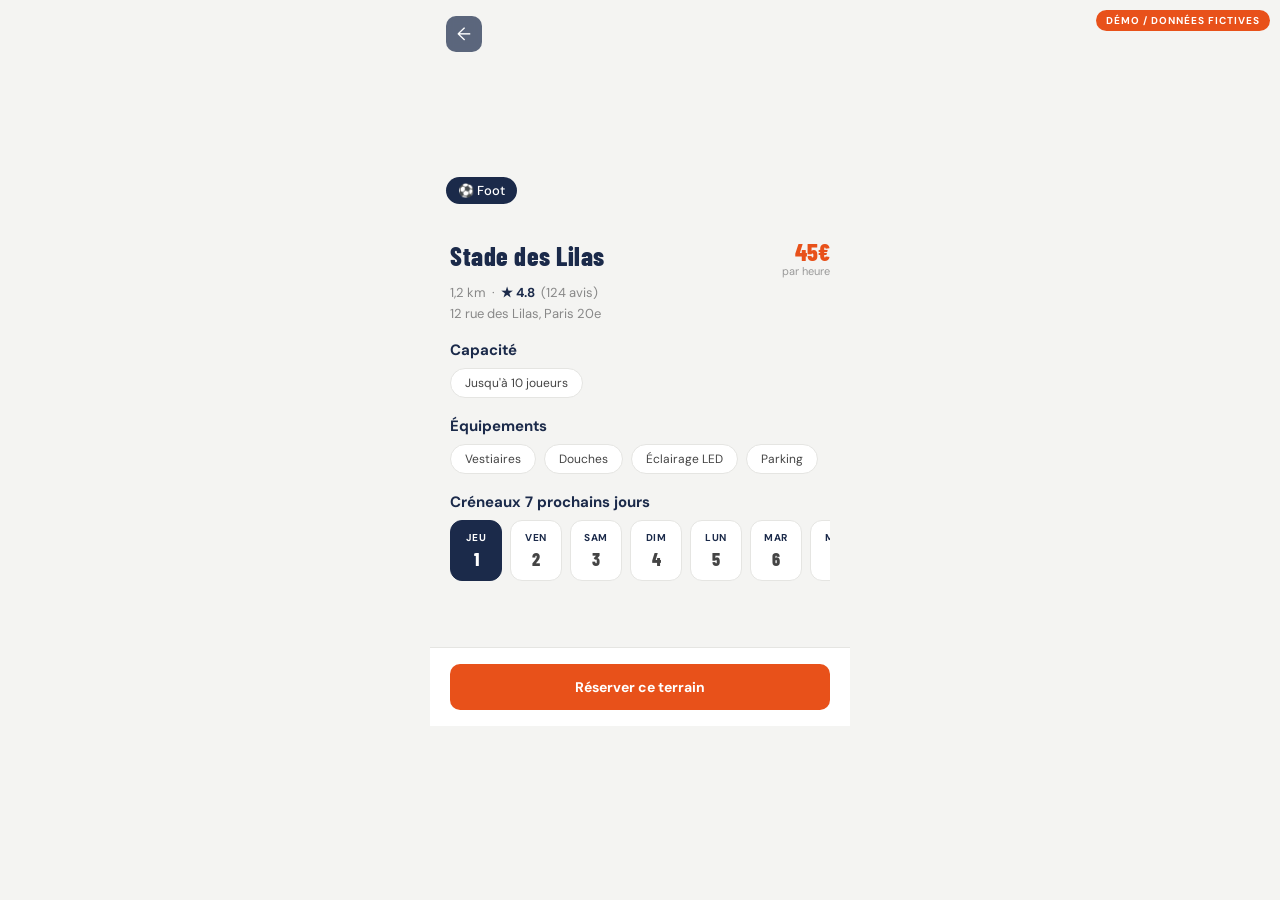
==== ecran2-detail.html @ c383784d "Add files via upload" ====
<!DOCTYPE html>
<html lang="fr">
<head>
<meta charset="UTF-8">
<meta name="viewport" content="width=device-width, initial-scale=1.0">
<title>Stade des Lilas — TerrainLink</title>
<link rel="preconnect" href="https://fonts.googleapis.com">
<link href="https://fonts.googleapis.com/css2?family=Barlow+Condensed:wght@700;800&family=DM+Sans:wght@400;500;700&display=swap" rel="stylesheet">
<link rel="stylesheet" href="styles.css">
</head>
<body>
<div class="demo-badge">Démo / Données fictives</div>
<div class="app">

  <div class="detail-img" style="background-image:url('https://images.unsplash.com/photo-1518604666860-9ed391f76460?w=900&q=80')">
    <a href="index.html" class="back">←</a>
    <div class="sport-badge">⚽ Foot</div>
  </div>

  <div class="detail-content">
    <div class="detail-head">
      <h1>Stade des Lilas</h1>
      <div class="detail-price">
        <div class="amount">45€</div>
        <div class="unit">par heure</div>
      </div>
    </div>
    <div class="detail-meta">
      <span>1,2 km</span>
      <span>·</span>
      <span class="star">★ 4.8</span>
      <span>(124 avis)</span>
    </div>
    <div class="detail-address">12 rue des Lilas, Paris 20e</div>

    <div class="detail-section">
      <h3>Capacité</h3>
      <div class="chips">
        <div class="chip">Jusqu'à 10 joueurs</div>
      </div>
    </div>

    <div class="detail-section">
      <h3>Équipements</h3>
      <div class="chips">
        <div class="chip">Vestiaires</div>
        <div class="chip">Douches</div>
        <div class="chip">Éclairage LED</div>
        <div class="chip">Parking</div>
      </div>
    </div>

    <div class="detail-section">
      <h3>Créneaux 7 prochains jours</h3>
      <div class="day-row">
        <div class="day-pill selected"><div class="dow">Jeu</div><div class="num">1</div></div>
        <div class="day-pill"><div class="dow">Ven</div><div class="num">2</div></div>
        <div class="day-pill"><div class="dow">Sam</div><div class="num">3</div></div>
        <div class="day-pill"><div class="dow">Dim</div><div class="num">4</div></div>
        <div class="day-pill"><div class="dow">Lun</div><div class="num">5</div></div>
        <div class="day-pill"><div class="dow">Mar</div><div class="num">6</div></div>
        <div class="day-pill"><div class="dow">Mer</div><div class="num">7</div></div>
      </div>
    </div>

  </div>

  <div class="price-bar">
    <a href="ecran3-reservation.html" class="btn-primary btn-block">Réserver ce terrain</a>
  </div>

</div>
</body>
</html>
---- styles.css ----
:root {
  --navy: #1B2A4A;
  --orange: #E8511A;
  --bg: #F4F4F2;
  --text: #444444;
  --white: #FFFFFF;
  --green: #2E8B57;
  --grey-light: #E5E5E2;
  --grey-mid: #B8B8B5;
  --red: #D64545;
}

* { box-sizing: border-box; margin: 0; padding: 0; }

body {
  font-family: 'DM Sans', sans-serif;
  background: var(--bg);
  color: var(--text);
  -webkit-font-smoothing: antialiased;
}

.app {
  max-width: 420px;
  margin: 0 auto;
  min-height: 100vh;
  background: var(--bg);
  position: relative;
  padding-bottom: 32px;
}

h1, h2, h3, .h-display {
  font-family: 'Barlow Condensed', sans-serif;
  font-weight: 800;
  color: var(--navy);
  letter-spacing: 0.5px;
}

/* TOPBAR */
.topbar {
  background: var(--navy);
  color: var(--white);
  padding: 16px 20px;
  display: flex;
  align-items: center;
  gap: 12px;
}
.topbar .back {
  width: 36px; height: 36px;
  border-radius: 10px;
  background: rgba(255,255,255,0.12);
  display: flex; align-items: center; justify-content: center;
  text-decoration: none;
  color: var(--white);
  font-size: 18px;
  flex-shrink: 0;
}
.topbar .brand {
  font-family: 'Barlow Condensed', sans-serif;
  font-weight: 700;
  font-size: 13px;
  letter-spacing: 1.5px;
  text-transform: uppercase;
  opacity: 0.75;
}
.topbar .title {
  font-family: 'Barlow Condensed', sans-serif;
  font-weight: 800;
  font-size: 22px;
  line-height: 1.1;
}

/* HERO (screen 1) */
.hero {
  background: var(--navy);
  color: var(--white);
  padding: 28px 20px 24px;
}
.hero .brand {
  font-family: 'Barlow Condensed', sans-serif;
  font-weight: 700;
  font-size: 13px;
  letter-spacing: 2px;
  text-transform: uppercase;
  opacity: 0.7;
  margin-bottom: 10px;
}
.hero h1 {
  color: var(--white);
  font-size: 32px;
  line-height: 1.15;
  margin-bottom: 18px;
}
.search {
  background: var(--white);
  border-radius: 10px;
  padding: 13px 16px;
  display: flex;
  align-items: center;
  gap: 10px;
  color: var(--grey-mid);
  font-size: 14px;
}
.search svg { flex-shrink: 0; }

/* FILTER PILLS */
.filters {
  display: flex;
  gap: 8px;
  padding: 16px 20px;
  overflow-x: auto;
}
.pill {
  font-family: 'DM Sans', sans-serif;
  font-weight: 500;
  font-size: 13px;
  padding: 8px 16px;
  border-radius: 20px;
  background: var(--white);
  color: var(--text);
  border: 1px solid var(--grey-light);
  white-space: nowrap;
  flex-shrink: 0;
}
.pill.active {
  background: var(--orange);
  color: var(--white);
  border-color: var(--orange);
}

/* SECTION LABEL */
.section-label {
  font-size: 18px;
  margin: 4px 20px 14px;
}

/* TERRAIN CARDS LIST */
.cards {
  display: flex;
  flex-direction: column;
  gap: 12px;
  padding: 0 20px;
}
.card {
  background: var(--white);
  border-radius: 12px;
  overflow: hidden;
  text-decoration: none;
  color: var(--text);
  display: block;
  box-shadow: 0 1px 3px rgba(27,42,74,0.06);
}
.card-img {
  position: relative;
  height: 130px;
  background-size: cover;
  background-position: center;
}
.card-badge {
  position: absolute;
  top: 10px; left: 10px;
  background: var(--navy);
  color: var(--white);
  font-size: 12px;
  font-weight: 500;
  padding: 4px 10px;
  border-radius: 20px;
}
.card-price {
  position: absolute;
  bottom: 10px; right: 10px;
  background: var(--white);
  color: var(--navy);
  font-size: 13px;
  font-weight: 700;
  padding: 4px 10px;
  border-radius: 20px;
}
.card-body { padding: 12px 14px; }
.card-name {
  font-family: 'Barlow Condensed', sans-serif;
  font-weight: 700;
  font-size: 18px;
  color: var(--navy);
  margin-bottom: 4px;
}
.card-meta {
  display: flex;
  align-items: center;
  gap: 6px;
  font-size: 12px;
  color: #888;
}
.card-meta .dot { opacity: 0.4; }
.card-rating { color: var(--navy); font-weight: 600; }
.card-avail {
  margin-top: 6px;
  display: inline-block;
  font-size: 11px;
  font-weight: 600;
  color: var(--green);
  background: #E8F3EC;
  padding: 3px 9px;
  border-radius: 20px;
}

/* SCREEN 2 - TERRAIN DETAIL */
.detail-img {
  position: relative;
  height: 220px;
  background-size: cover;
  background-position: center;
}
.detail-img .back {
  position: absolute;
  top: 16px; left: 16px;
  width: 36px; height: 36px;
  border-radius: 10px;
  background: rgba(27,42,74,0.7);
  display: flex; align-items: center; justify-content: center;
  text-decoration: none;
  color: var(--white);
  font-size: 18px;
  backdrop-filter: blur(4px);
}
.detail-img .sport-badge {
  position: absolute;
  bottom: 16px; left: 16px;
  background: var(--navy);
  color: var(--white);
  font-size: 13px;
  font-weight: 500;
  padding: 5px 12px;
  border-radius: 20px;
}
.detail-content { padding: 20px; }
.detail-head {
  display: flex;
  justify-content: space-between;
  align-items: flex-start;
  margin-bottom: 6px;
}
.detail-head h1 {
  font-size: 26px;
}
.detail-price {
  text-align: right;
  flex-shrink: 0;
}
.detail-price .amount {
  font-family: 'Barlow Condensed', sans-serif;
  font-weight: 800;
  font-size: 24px;
  color: var(--orange);
  line-height: 1;
}
.detail-price .unit {
  font-size: 11px;
  color: #999;
}
.detail-meta {
  display: flex;
  align-items: center;
  gap: 6px;
  font-size: 13px;
  color: #888;
  margin-bottom: 4px;
}
.detail-meta .star { color: var(--navy); font-weight: 700; }
.detail-address {
  font-size: 13px;
  color: #888;
  margin-bottom: 18px;
}

.detail-section { margin-bottom: 18px; }
.detail-section h3 {
  font-size: 15px;
  margin-bottom: 8px;
  font-family: 'DM Sans', sans-serif;
  font-weight: 700;
  color: var(--navy);
  letter-spacing: normal;
}
.chips {
  display: flex;
  flex-wrap: wrap;
  gap: 8px;
}
.chip {
  background: var(--white);
  border: 1px solid var(--grey-light);
  border-radius: 20px;
  padding: 6px 14px;
  font-size: 12px;
  color: var(--text);
}

/* SLOT GRID (screens 2 & 3) */
.day-row {
  display: flex;
  gap: 8px;
  overflow-x: auto;
  padding-bottom: 4px;
}
.day-pill {
  flex-shrink: 0;
  width: 52px;
  text-align: center;
  background: var(--white);
  border: 1px solid var(--grey-light);
  border-radius: 12px;
  padding: 10px 6px;
  font-size: 12px;
  cursor: pointer;
}
.day-pill .dow {
  font-weight: 700;
  color: var(--navy);
  text-transform: uppercase;
  font-size: 10px;
  letter-spacing: 0.5px;
  margin-bottom: 4px;
}
.day-pill .num {
  font-family: 'Barlow Condensed', sans-serif;
  font-weight: 800;
  font-size: 18px;
  color: var(--text);
}
.day-pill.selected {
  background: var(--navy);
  border-color: var(--navy);
}
.day-pill.selected .dow,
.day-pill.selected .num {
  color: var(--white);
}
.day-pill.unavailable {
  opacity: 0.4;
}

.slot-grid {
  display: grid;
  grid-template-columns: repeat(3, 1fr);
  gap: 8px;
  margin-top: 12px;
}
.slot {
  text-align: center;
  font-size: 13px;
  font-weight: 600;
  padding: 10px 4px;
  border-radius: 10px;
  border: 1px solid var(--grey-light);
  background: var(--white);
  color: var(--text);
  cursor: pointer;
}
.slot.selected {
  background: var(--orange);
  border-color: var(--orange);
  color: var(--white);
}
.slot.full {
  background: var(--grey-light);
  color: var(--grey-mid);
  border-color: var(--grey-light);
  text-decoration: line-through;
  cursor: not-allowed;
}
.slot-legend {
  display: flex;
  gap: 16px;
  margin-top: 10px;
  font-size: 11px;
  color: #999;
}
.slot-legend span {
  display: inline-flex;
  align-items: center;
  gap: 5px;
}
.legend-dot {
  width: 10px; height: 10px;
  border-radius: 3px;
  display: inline-block;
}
.legend-dot.avail { background: var(--white); border: 1px solid var(--grey-light); }
.legend-dot.selected { background: var(--orange); }
.legend-dot.full { background: var(--grey-light); }

/* PLAYER COUNTER (screen 3) */
.counter-row {
  display: flex;
  align-items: center;
  justify-content: space-between;
  background: var(--white);
  border-radius: 12px;
  padding: 14px 16px;
  margin-top: 12px;
}
.counter-row .label {
  font-size: 14px;
  font-weight: 600;
  color: var(--navy);
}
.counter-row .hint {
  font-size: 11px;
  color: #999;
  margin-top: 2px;
}
.counter-controls {
  display: flex;
  align-items: center;
  gap: 14px;
}
.counter-btn {
  width: 32px; height: 32px;
  border-radius: 10px;
  background: var(--bg);
  border: 1px solid var(--grey-light);
  display: flex; align-items: center; justify-content: center;
  font-size: 18px;
  font-weight: 700;
  color: var(--navy);
  cursor: pointer;
}
.counter-value {
  font-family: 'Barlow Condensed', sans-serif;
  font-weight: 800;
  font-size: 20px;
  color: var(--navy);
  min-width: 20px;
  text-align: center;
}

/* PRICE BAR (sticky bottom) */
.price-bar {
  position: sticky;
  bottom: 0;
  background: var(--white);
  border-top: 1px solid var(--grey-light);
  padding: 16px 20px;
  display: flex;
  align-items: center;
  justify-content: space-between;
  gap: 16px;
  margin-top: 24px;
}
.price-bar .price-info .label {
  font-size: 11px;
  color: #999;
  text-transform: uppercase;
  letter-spacing: 0.5px;
}
.price-bar .price-info .amount {
  font-family: 'Barlow Condensed', sans-serif;
  font-weight: 800;
  font-size: 26px;
  color: var(--navy);
}
.btn-primary {
  background: var(--orange);
  color: var(--white);
  border: none;
  border-radius: 10px;
  padding: 14px 24px;
  font-family: 'DM Sans', sans-serif;
  font-weight: 700;
  font-size: 14px;
  text-decoration: none;
  display: inline-block;
  text-align: center;
  cursor: pointer;
  flex-shrink: 0;
}
.btn-block {
  display: block;
  width: 100%;
  text-align: center;
}
.btn-secondary {
  background: var(--white);
  color: var(--navy);
  border: 1px solid var(--navy);
  border-radius: 10px;
  padding: 13px 24px;
  font-family: 'DM Sans', sans-serif;
  font-weight: 700;
  font-size: 14px;
  text-decoration: none;
  display: inline-block;
  text-align: center;
  cursor: pointer;
}

/* SCREEN 4 - RECAP */
.recap-card {
  background: var(--navy);
  color: var(--white);
  border-radius: 12px;
  padding: 18px 20px;
  margin: 0 20px 16px;
}
.recap-card .sport-tag {
  display: inline-block;
  background: rgba(255,255,255,0.12);
  font-size: 11px;
  font-weight: 600;
  padding: 4px 10px;
  border-radius: 20px;
  margin-bottom: 10px;
}
.recap-card h2 {
  color: var(--white);
  font-size: 22px;
  margin-bottom: 10px;
}
.recap-row {
  display: flex;
  align-items: center;
  gap: 8px;
  font-size: 13px;
  opacity: 0.85;
  margin-bottom: 4px;
}

.cost-table {
  background: var(--white);
  border-radius: 12px;
  margin: 0 20px 16px;
  padding: 16px 18px;
}
.cost-row {
  display: flex;
  justify-content: space-between;
  font-size: 14px;
  padding: 7px 0;
  color: var(--text);
}
.cost-row.total {
  border-top: 1px solid var(--grey-light);
  margin-top: 6px;
  padding-top: 12px;
  font-weight: 800;
  font-family: 'Barlow Condensed', sans-serif;
  font-size: 18px;
  color: var(--navy);
}

.split-card {
  background: var(--white);
  border-radius: 12px;
  margin: 0 20px 16px;
  padding: 16px 18px;
}
.split-head {
  display: flex;
  justify-content: space-between;
  align-items: center;
  margin-bottom: 12px;
}
.split-head h3 {
  font-size: 15px;
  font-family: 'DM Sans', sans-serif;
  font-weight: 700;
  color: var(--navy);
}
.split-per-player {
  background: var(--bg);
  border-radius: 20px;
  padding: 4px 12px;
  font-size: 12px;
  font-weight: 700;
  color: var(--orange);
}
.player-row {
  display: flex;
  align-items: center;
  gap: 10px;
  padding: 8px 0;
  font-size: 13px;
}
.avatar {
  width: 32px; height: 32px;
  border-radius: 50%;
  background: var(--grey-light);
  display: flex; align-items: center; justify-content: center;
  font-family: 'Barlow Condensed', sans-serif;
  font-weight: 700;
  font-size: 13px;
  color: var(--navy);
  flex-shrink: 0;
}
.player-row .name { flex: 1; font-weight: 500; }
.player-row .status {
  font-size: 11px;
  font-weight: 600;
  padding: 3px 9px;
  border-radius: 20px;
}
.status.organizer { background: #E8F3EC; color: var(--green); }
.status.pending { background: #FBEAE1; color: var(--orange); }

.invite-btn {
  display: flex;
  align-items: center;
  justify-content: center;
  gap: 8px;
  width: 100%;
  background: var(--bg);
  border: 1px dashed var(--grey-mid);
  border-radius: 10px;
  padding: 12px;
  font-size: 13px;
  font-weight: 600;
  color: var(--navy);
  margin-top: 6px;
  cursor: pointer;
}

.confirm-section {
  padding: 0 20px;
}
.disclaimer {
  font-size: 11px;
  color: #999;
  text-align: center;
  margin-top: 10px;
  line-height: 1.5;
}

/* DEMO BADGE */
.demo-badge {
  position: fixed;
  top: 10px; right: 10px;
  background: var(--orange);
  color: var(--white);
  font-size: 10px;
  font-weight: 700;
  letter-spacing: 1px;
  text-transform: uppercase;
  padding: 4px 10px;
  border-radius: 20px;
  z-index: 100;
}
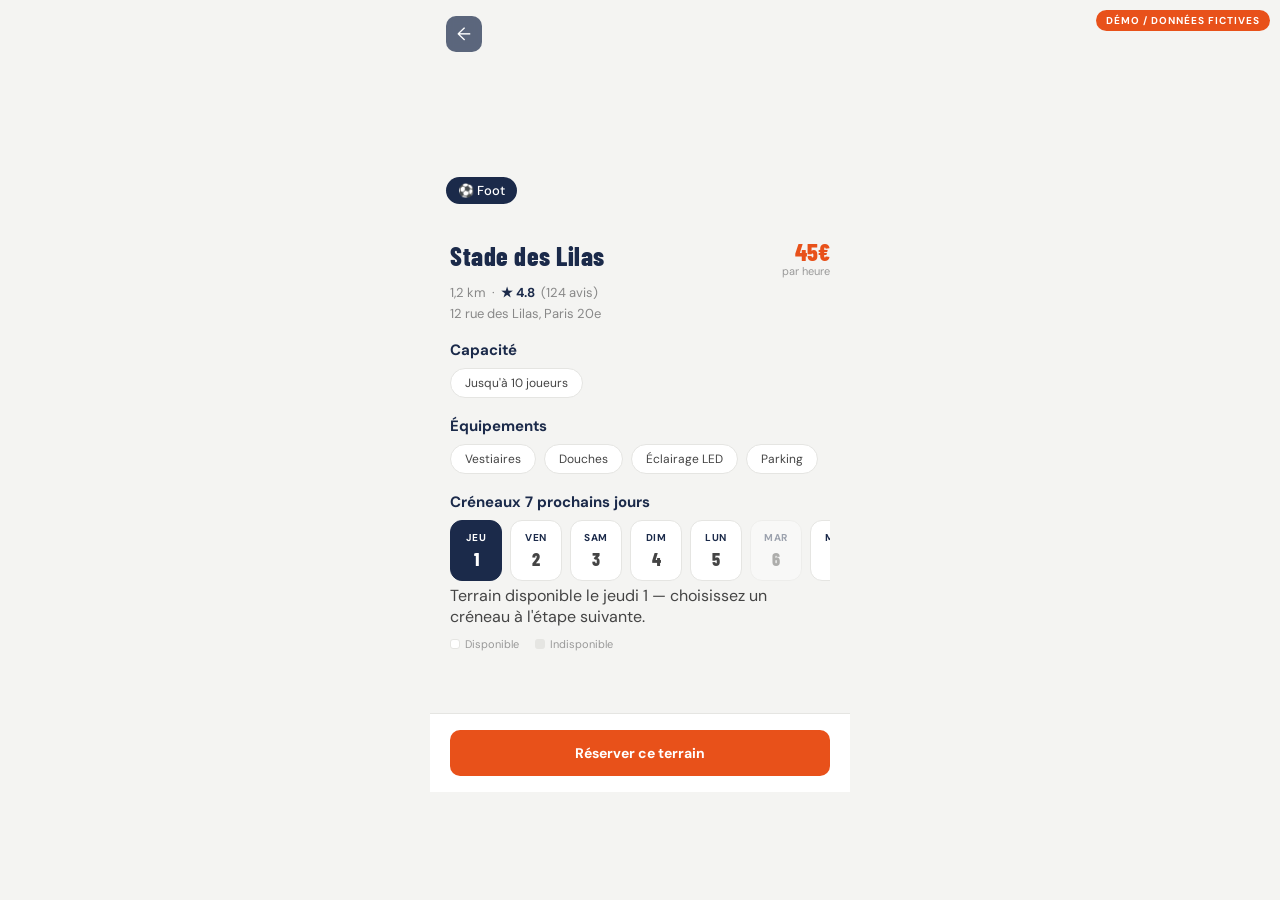
==== commit 40273161: "Update ecran2-detail.html" ====
--- a/ecran2-detail.html
+++ b/ecran2-detail.html
@@ -52,14 +52,19 @@
 
     <div class="detail-section">
       <h3>Créneaux 7 prochains jours</h3>
-      <div class="day-row">
-        <div class="day-pill selected"><div class="dow">Jeu</div><div class="num">1</div></div>
-        <div class="day-pill"><div class="dow">Ven</div><div class="num">2</div></div>
-        <div class="day-pill"><div class="dow">Sam</div><div class="num">3</div></div>
-        <div class="day-pill"><div class="dow">Dim</div><div class="num">4</div></div>
-        <div class="day-pill"><div class="dow">Lun</div><div class="num">5</div></div>
-        <div class="day-pill"><div class="dow">Mar</div><div class="num">6</div></div>
-        <div class="day-pill"><div class="dow">Mer</div><div class="num">7</div></div>
+      <div class="day-row" id="day-row-ecran2">
+        <div class="day-pill selected" data-status="available"><div class="dow">Jeu</div><div class="num">1</div></div>
+        <div class="day-pill" data-status="available"><div class="dow">Ven</div><div class="num">2</div></div>
+        <div class="day-pill" data-status="available"><div class="dow">Sam</div><div class="num">3</div></div>
+        <div class="day-pill" data-status="available"><div class="dow">Dim</div><div class="num">4</div></div>
+        <div class="day-pill" data-status="available"><div class="dow">Lun</div><div class="num">5</div></div>
+        <div class="day-pill unavailable" data-status="unavailable"><div class="dow">Mar</div><div class="num">6</div></div>
+        <div class="day-pill" data-status="available"><div class="dow">Mer</div><div class="num">7</div></div>
+      </div>
+      <div class="day-status" id="day-status-ecran2">Terrain disponible le jeudi 1 — choisissez un créneau à l'étape suivante.</div>
+      <div class="slot-legend">
+        <span><span class="legend-dot avail"></span>Disponible</span>
+        <span><span class="legend-dot full"></span>Indisponible</span>
       </div>
     </div>
 
@@ -70,5 +75,37 @@
   </div>
 
 </div>
+
+<script>
+  const DAY_NAMES = {
+    "Jeu 1": "jeudi 1",
+    "Ven 2": "vendredi 2",
+    "Sam 3": "samedi 3",
+    "Dim 4": "dimanche 4",
+    "Lun 5": "lundi 5",
+    "Mar 6": "mardi 6",
+    "Mer 7": "mercredi 7"
+  };
+
+  document.querySelectorAll('#day-row-ecran2 .day-pill').forEach(pill => {
+    pill.addEventListener('click', () => {
+      const dow = pill.querySelector('.dow').textContent;
+      const num = pill.querySelector('.num').textContent;
+      const label = DAY_NAMES[dow + ' ' + num] || (dow + ' ' + num);
+      const statusEl = document.getElementById('day-status-ecran2');
+
+      if (pill.dataset.status === 'unavailable') {
+        statusEl.textContent = "Terrain indisponible le " + label + ". Choisissez un autre jour.";
+        statusEl.classList.add('unavailable-text');
+        return;
+      }
+
+      document.querySelectorAll('#day-row-ecran2 .day-pill').forEach(p => p.classList.remove('selected'));
+      pill.classList.add('selected');
+      statusEl.classList.remove('unavailable-text');
+      statusEl.textContent = "Terrain disponible le " + label + " — choisissez un créneau à l'étape suivante.";
+    });
+  });
+</script>
 </body>
 </html>
